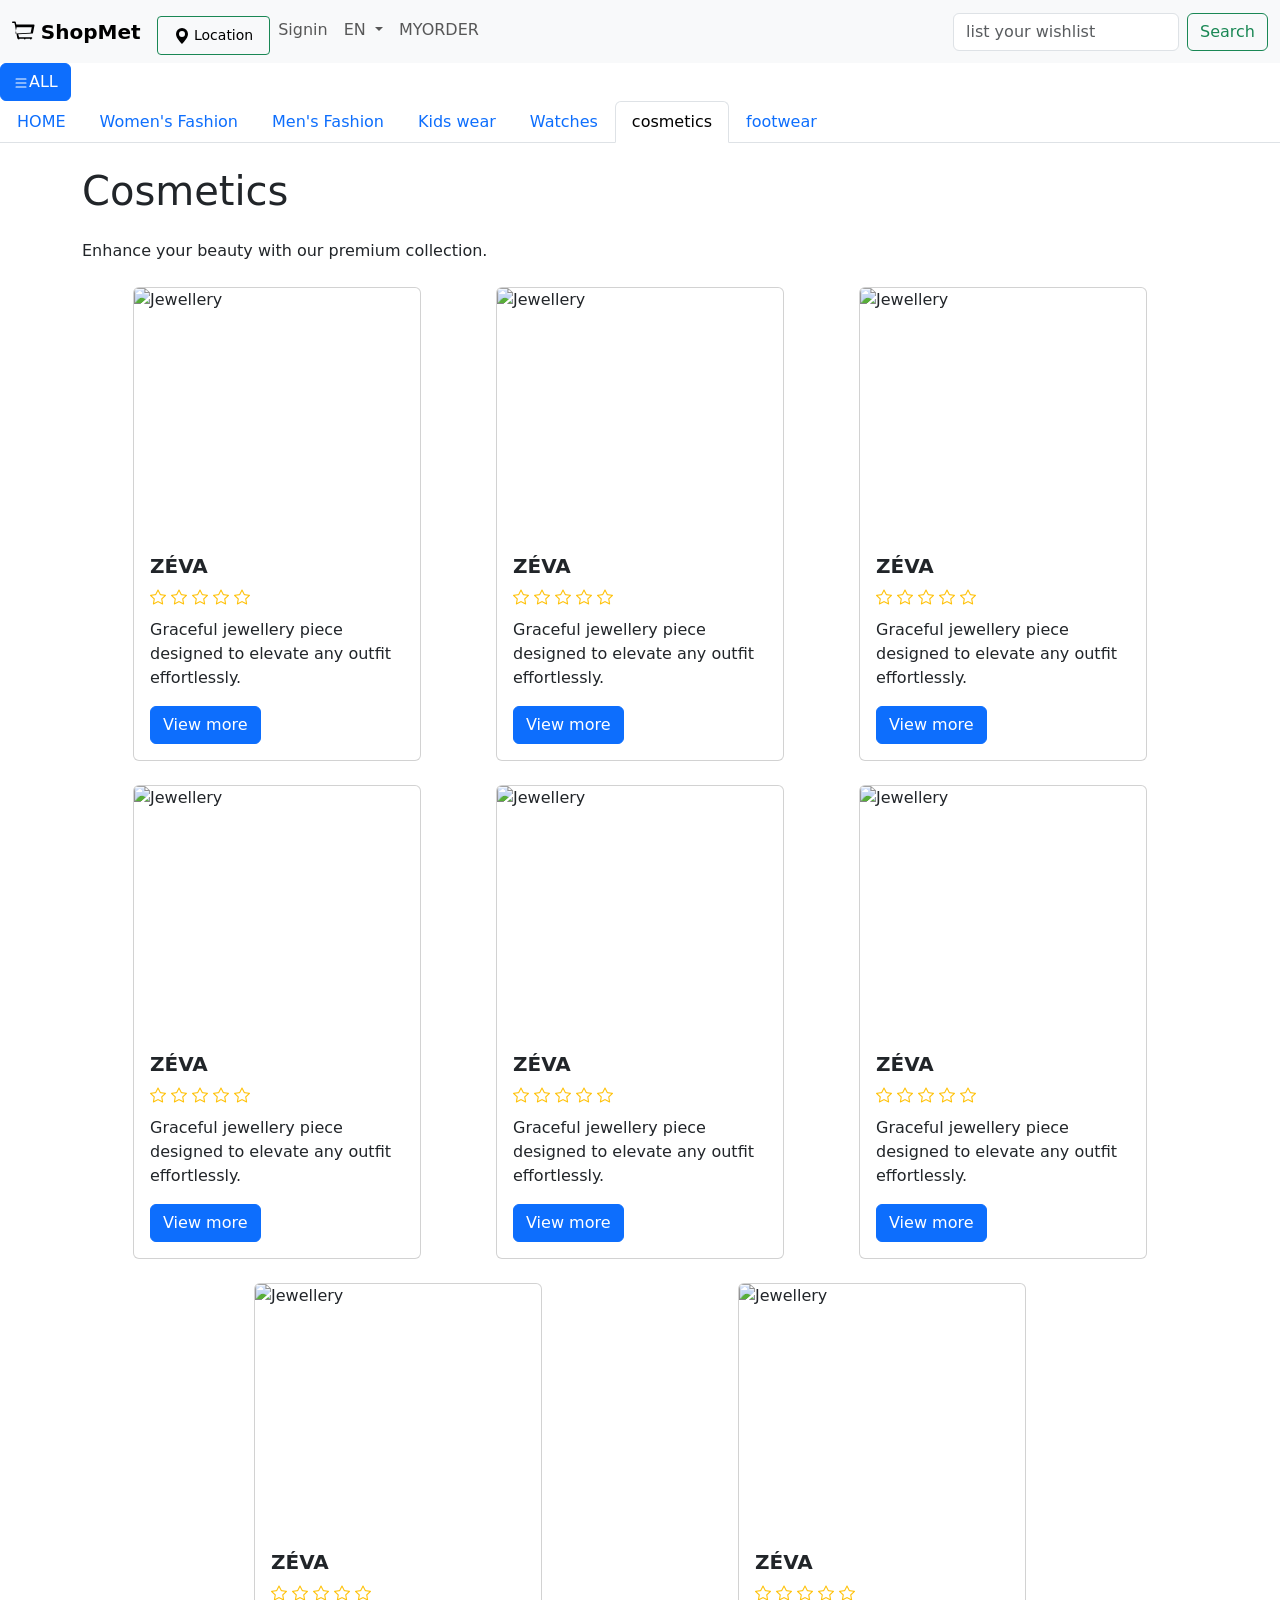
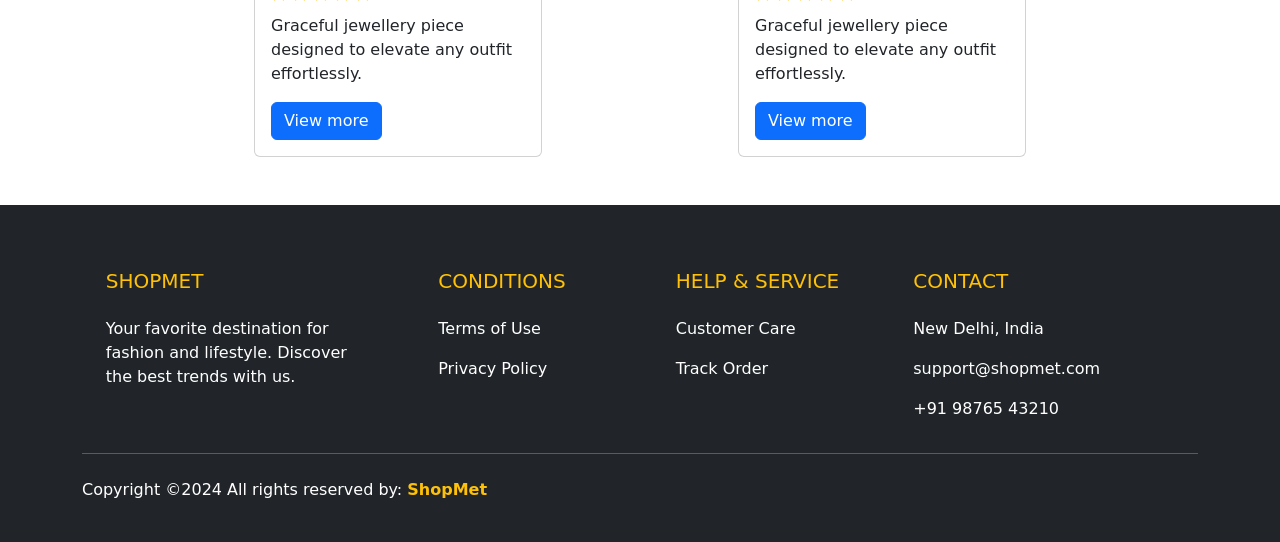
==== cosmetics.html @ 9b28ff16 "Add files via upload" ====
<!DOCTYPE html>
<html lang="en">
    <head>
        <meta charset="utf-8">
        <meta http-equiv="X-UA-Compatible" content="IE=edge">
        <title>Cosmetics - Shopmet</title>
        <meta name="description" content="">
        <meta name="viewport" content="width=device-width, initial-scale=1">
        <link href="https://cdn.jsdelivr.net/npm/bootstrap@5.3.6/dist/css/bootstrap.min.css" rel="stylesheet" integrity="sha384-4Q6Gf2aSP4eDXB8Miphtr37CMZZQ5oXLH2yaXMJ2w8e2ZtHTl7GptT4jmndRuHDT" crossorigin="anonymous">
        <link rel="stylesheet" href="style1.css">
        <link rel="stylesheet" href="https://cdn.jsdelivr.net/npm/bootstrap-icons@1.11.3/font/bootstrap-icons.min.css">
        <style>
          .card-container {
            display: flex;
            flex-wrap: wrap;
            justify-content: space-evenly;
            gap: 1.5rem;
          }
          .card-container .card img {
            height: 250px;
            object-fit: cover;
          }
       </style>
    </head>
    <body>
        <div class="toptop"> 
<nav class="navbar navbar-expand-lg bg-body-tertiary">
  <div class="container-fluid">
    <a class="navbar-brand" href="nm.html" style="display: inline-flex; align-items: center;">
      <svg xmlns="http://www.w3.org/2000/svg" width="24" height="24" fill="currentColor" class="bi bi-cart3" viewBox="0 0 16 16" style="margin-right: 0.3rem;">
        <path d="M0 1.5A.5.5 0 0 1 .5 1H2a.5.5 0 0 1 .485.379L2.89 3H14.5a.5.5 0 0 1 .49.598l-1 5a.5.5 0 0 1-.465.401l-9.397.472L4.74 11.5H13a.5.5 0 0 1 0 1H4a.5.5 0 0 1-.491-.408L2.01 3.607 1.61 2H.5a.5.5 0 0 1-.5-.5M3.105 4.757l-.858 4.31L12.44 8.5l.722-3.61zM5 12.5a.5.5 0 1 1-1 0 .5.5 0 0 1 1 0m8 0a.5.5 0 1 1-1 0 .5.5 0 0 1 1 0m-4 0a.5.5 0 1 1-1 0 .5.5 0 0 1 1 0"/> </svg>
      <strong>ShopMet</strong>
    </a>
    <button class="navbar-toggler" type="button" data-bs-toggle="collapse" data-bs-target="#navbarSupportedContent" aria-controls="navbarSupportedContent" aria-expanded="false" aria-label="Toggle navigation">
      <span class="navbar-toggler-icon"></span>
    </button>
    <div class="collapse navbar-collapse" id="navbarSupportedContent">
      <ul class="navbar-nav me-auto mb-2 mb-lg-0 topbar">
        <li class="nav-item">
          <a class="nav-link active" aria-current="page" href="#" style="padding-top: 0.25rem; padding-bottom: 0.25rem;"><button id="location-btn" class="btn btn-outline-success btn-sm" type="button"><svg xmlns="http://www.w3.org/2000/svg" width="16" height="16" fill="currentcolor" class="bi bi-geo-alt-fill" viewBox="0 0 16 16">
  <path d="M8 16s6-5.686 6-10A6 6 0 0 0 2 6c0 4.314 6 10 6 10m0-7a3 3 0 1 1 0-6 3 3 0 0 1 0 6"/> </svg> Location</a>
        </li>
        <li class="nav-item">
          <a class="nav-link" href="#" id="signin-btn" style="padding-top: 0.625rem; padding-bottom: 0.625rem;">Signin</a>
        </li>
        <li class="nav-item dropdown">
          <a class="nav-link dropdown-toggle" href="#" role="button" data-bs-toggle="dropdown" aria-expanded="false" style="padding-top: 0.625rem; padding-bottom: 0.625rem;">
            EN
          </a>
          <ul class="dropdown-menu">
            <li><a class="dropdown-item" href="#">Tamil</a></li>
             <li><a class="dropdown-item" href="#">English</a></li>
            <li><a class="dropdown-item" href="#">hindi</a></li>
            <li><hr class="dropdown-divider"></li>
            <li><a class="dropdown-item" href="#">Something else here</a></li>
          </ul>
        </li>
        <li class="nav-item">
          <a class="nav-link" href="#" id="myorder-btn" style="padding-top: 0.625rem; padding-bottom: 0.625rem;">MYORDER</a>
        </li>
      </ul>
      <form class="d-flex" role="search">
        <input class="form-control me-2" type="search" placeholder="list your wishlist" aria-label="search"/>
        <button class="btn btn-outline-success" type="submit">Search</button>
      </form>
    </div>
  </div>
</nav>
        </div>
        
<div class="wholeback" >
 <button class="btn btn-primary" type="button" data-bs-toggle="offcanvas" data-bs-target="#offcanvasWithBothOptions" aria-controls="offcanvasWithBothOptions"><svg xmlns="http://www.w3.org/2000/svg" width="16" height="16" fill="currentColor" class="bi bi-list" viewBox="0 0 16 16">
  <path fill-rule="evenodd" d="M2.5 12a.5.5 0 0 1 .5-.5h10a.5.5 0 0 1 0 1H3a.5.5 0 0 1-.5-.5m0-4a.5.5 0 0 1 .5-.5h10a.5.5 0 0 1 0 1H3a.5.5 0 0 1-.5-.5m0-4a.5.5 0 0 1 .5-.5h10a.5.5 0 0 1 0 1H3a.5.5 0 0 1-.5-.5"/>
</svg>ALL</button>

<div class="offcanvas offcanvas-start" data-bs-scroll="true" tabindex="-1" id="offcanvasWithBothOptions" aria-labelledby="offcanvasWithBothOptionsLabel">
  <div class="offcanvas-header">
    <h5 class="offcanvas-title" id="offcanvasWithBothOptionsLabel">Hello, Shopper</h5>
    <button type="button" class="btn-close" data-bs-dismiss="offcanvas" aria-label="Close"></button>
  </div>
  <div class="offcanvas-body">
    <h5 class="mb-3">My Collections</h5>
    <div class="list-group">
      <a href="#" class="list-group-item list-group-item-action">
        <div class="d-flex w-100 justify-content-between">
          <h6 class="mb-1">Summer Favorites</h6>
          <small class="text-muted">
            <i class="bi bi-star-fill text-warning"></i>
            <i class="bi bi-star-fill text-warning"></i>
            <i class="bi bi-star-fill text-warning"></i>
            <i class="bi bi-star-fill text-warning"></i>
            <i class="bi bi-star-half text-warning"></i>
          </small>
        </div>
        <p class="mb-1">My top picks for the summer season.</p>
      </a>
      <a href="#" class="list-group-item list-group-item-action">
        <div class="d-flex w-100 justify-content-between">
          <h6 class="mb-1">Workout Essentials</h6>
          <small class="text-muted">
            <i class="bi bi-star-fill text-warning"></i>
            <i class="bi bi-star-fill text-warning"></i>
            <i class="bi bi-star-fill text-warning"></i>
            <i class="bi bi-star-fill text-warning"></i>
            <i class="bi bi-star text-warning"></i>
          </small>
        </div>
        <p class="mb-1">Must-haves for the gym.</p>
      </a>
      <a href="#" class="list-group-item list-group-item-action">
        <h6 class="mb-1">Evening Wear</h6>
        <p class="mb-1">Elegant outfits for special nights.</p>
      </a>
    </div>
  </div>
</div>
<div class="navtab">
  <ul class="nav nav-tabs">
  <li class="nav-item">
    <a class="nav-link" href="nm.html">HOME</a>
  </li>
  <li class="nav-item">
    <a class="nav-link" href="womens_fashion.html">Women's Fashion</a>
  </li>
  <li class="nav-item">
    <a class="nav-link" href="mens_fashion.html">Men's Fashion</a>
  </li>
   <li class="nav-item">
    <a class="nav-link" href="kids_wear.html">Kids wear</a>
  </li>
   <li class="nav-item">
    <a class="nav-link" href="watches.html">Watches</a>
  </li>
   <li class="nav-item">
    <a class="nav-link active" aria-current="page" href="#">cosmetics</a>
  </li>
  <li class="nav-item">
    <a class="nav-link" href="footwear.html">footwear</a>
  </li>
</ul>
 </div>
</div>

<div class="container mt-4">
    <h1 class="mb-4">Cosmetics</h1>
    <p>Enhance your beauty with our premium collection.</p>
    
    <div class="card-container mt-4">
        <div class="card" style="width: 18rem;">
          <img src=C:\Users\Snarm\OneDrive\Desktop\myshop\index.html\c1.jpg class="card-img-top" alt="Jewellery">
          <div class="card-body">
            <h5 class="card-title"><b>ZÉVA</b></h5>
            <div class="mb-2 rating-stars">
              <i class="bi bi-star text-warning" data-value="1"></i>
              <i class="bi bi-star text-warning" data-value="2"></i>
              <i class="bi bi-star text-warning" data-value="3"></i>
              <i class="bi bi-star text-warning" data-value="4"></i>
              <i class="bi bi-star text-warning" data-value="5"></i>
            </div>
            <p class="card-text">Graceful jewellery piece designed to elevate any outfit effortlessly.</p>
            <a href="#" class="btn btn-primary">View more</a>
          </div>
        </div>
        <div class="card" style="width: 18rem;">
          <img src=C:\Users\Snarm\OneDrive\Desktop\myshop\index.html\c2.jpg class="card-img-top" alt="Jewellery">
          <div class="card-body">
            <h5 class="card-title"><b>ZÉVA</b></h5>
            <div class="mb-2 rating-stars">
              <i class="bi bi-star text-warning" data-value="1"></i>
              <i class="bi bi-star text-warning" data-value="2"></i>
              <i class="bi bi-star text-warning" data-value="3"></i>
              <i class="bi bi-star text-warning" data-value="4"></i>
              <i class="bi bi-star text-warning" data-value="5"></i>
            </div>
            <p class="card-text">Graceful jewellery piece designed to elevate any outfit effortlessly.</p>
            <a href="#" class="btn btn-primary">View more</a>
          </div>
        </div>
        <div class="card" style="width: 18rem;">
          <img src=C:\Users\Snarm\OneDrive\Desktop\myshop\index.html\c3.jpg class="card-img-top" alt="Jewellery">
          <div class="card-body">
            <h5 class="card-title"><b>ZÉVA</b></h5>
            <div class="mb-2 rating-stars">
              <i class="bi bi-star text-warning" data-value="1"></i>
              <i class="bi bi-star text-warning" data-value="2"></i>
              <i class="bi bi-star text-warning" data-value="3"></i>
              <i class="bi bi-star text-warning" data-value="4"></i>
              <i class="bi bi-star text-warning" data-value="5"></i>
            </div>
            <p class="card-text">Graceful jewellery piece designed to elevate any outfit effortlessly.</p>
            <a href="#" class="btn btn-primary">View more</a>
          </div>
        </div>
        <div class="card" style="width: 18rem;">
          <img src=C:\Users\Snarm\OneDrive\Desktop\myshop\index.html\c5.jpg class="card-img-top" alt="Jewellery">
          <div class="card-body">
            <h5 class="card-title"><b>ZÉVA</b></h5>
            <div class="mb-2 rating-stars">
              <i class="bi bi-star text-warning" data-value="1"></i>
              <i class="bi bi-star text-warning" data-value="2"></i>
              <i class="bi bi-star text-warning" data-value="3"></i>
              <i class="bi bi-star text-warning" data-value="4"></i>
              <i class="bi bi-star text-warning" data-value="5"></i>
            </div>
            <p class="card-text">Graceful jewellery piece designed to elevate any outfit effortlessly.</p>
            <a href="#" class="btn btn-primary">View more</a>
          </div>
        </div>
        <div class="card" style="width: 18rem;">
          <img src=C:\Users\Snarm\OneDrive\Desktop\myshop\index.html\c4.jpg class="card-img-top" alt="Jewellery">
          <div class="card-body">
            <h5 class="card-title"><b>ZÉVA</b></h5>
            <div class="mb-2 rating-stars">
              <i class="bi bi-star text-warning" data-value="1"></i>
              <i class="bi bi-star text-warning" data-value="2"></i>
              <i class="bi bi-star text-warning" data-value="3"></i>
              <i class="bi bi-star text-warning" data-value="4"></i>
              <i class="bi bi-star text-warning" data-value="5"></i>
            </div>
            <p class="card-text">Graceful jewellery piece designed to elevate any outfit effortlessly.</p>
            <a href="#" class="btn btn-primary">View more</a>
          </div>
        </div>
        <div class="card" style="width: 18rem;">
          <img src=C:\Users\Snarm\OneDrive\Desktop\myshop\index.html\c6.jpg class="card-img-top" alt="Jewellery">
          <div class="card-body">
            <h5 class="card-title"><b>ZÉVA</b></h5>
            <div class="mb-2 rating-stars">
              <i class="bi bi-star text-warning" data-value="1"></i>
              <i class="bi bi-star text-warning" data-value="2"></i>
              <i class="bi bi-star text-warning" data-value="3"></i>
              <i class="bi bi-star text-warning" data-value="4"></i>
              <i class="bi bi-star text-warning" data-value="5"></i>
            </div>
            <p class="card-text">Graceful jewellery piece designed to elevate any outfit effortlessly.</p>
            <a href="#" class="btn btn-primary">View more</a>
          </div>
        </div>
        <div class="card" style="width: 18rem;">
          <img src=C:\Users\Snarm\OneDrive\Desktop\myshop\index.html\c7.jpeg class="card-img-top" alt="Jewellery">
          <div class="card-body">
            <h5 class="card-title"><b>ZÉVA</b></h5>
            <div class="mb-2 rating-stars">
              <i class="bi bi-star text-warning" data-value="1"></i>
              <i class="bi bi-star text-warning" data-value="2"></i>
              <i class="bi bi-star text-warning" data-value="3"></i>
              <i class="bi bi-star text-warning" data-value="4"></i>
              <i class="bi bi-star text-warning" data-value="5"></i>
            </div>
            <p class="card-text">Graceful jewellery piece designed to elevate any outfit effortlessly.</p>
            <a href="#" class="btn btn-primary">View more</a>
          </div>
        </div>
        <div class="card" style="width: 18rem;">
          <img src=C:\Users\Snarm\OneDrive\Desktop\myshop\index.html\c8.jpeg class="card-img-top" alt="Jewellery">
          <div class="card-body">
            <h5 class="card-title"><b>ZÉVA</b></h5>
            <div class="mb-2 rating-stars">
              <i class="bi bi-star text-warning" data-value="1"></i>
              <i class="bi bi-star text-warning" data-value="2"></i>
              <i class="bi bi-star text-warning" data-value="3"></i>
              <i class="bi bi-star text-warning" data-value="4"></i>
              <i class="bi bi-star text-warning" data-value="5"></i>
            </div>
            <p class="card-text">Graceful jewellery piece designed to elevate any outfit effortlessly.</p>
            <a href="#" class="btn btn-primary">View more</a>
          </div>
        </div>
    </div>
</div>

<!-- Footer Section -->
<footer class="bg-dark text-white pt-5 pb-4 mt-5">
  <div class="container text-center text-md-start">
    <div class="row text-center text-md-start">
      <div class="col-md-3 col-lg-3 col-xl-3 mx-auto mt-3">
        <h5 class="text-uppercase mb-4 font-weight-bold text-warning">ShopMet</h5>
        <p>Your favorite destination for fashion and lifestyle. Discover the best trends with us.</p>
      </div>
      <div class="col-md-2 col-lg-2 col-xl-2 mx-auto mt-3">
        <h5 class="text-uppercase mb-4 font-weight-bold text-warning">Conditions</h5>
        <p><a href="#" class="text-white" style="text-decoration: none;">Terms of Use</a></p>
        <p><a href="#" class="text-white" style="text-decoration: none;">Privacy Policy</a></p>
      </div>
      <div class="col-md-3 col-lg-2 col-xl-2 mx-auto mt-3">
        <h5 class="text-uppercase mb-4 font-weight-bold text-warning">Help & Service</h5>
        <p><a href="#" class="text-white" style="text-decoration: none;">Customer Care</a></p>
        <p><a href="#" class="text-white" style="text-decoration: none;">Track Order</a></p>
      </div>
      <div class="col-md-4 col-lg-3 col-xl-3 mx-auto mt-3">
        <h5 class="text-uppercase mb-4 font-weight-bold text-warning">Contact</h5>
        <p>New Delhi, India</p>
        <p>support@shopmet.com</p>
        <p>+91 98765 43210</p>
      </div>
    </div>
    <hr class="mb-4">
    <div class="row align-items-center">
      <div class="col-md-7 col-lg-8">
        <p> Copyright ©2024 All rights reserved by:
          <a href="#" style="text-decoration: none;">
            <strong class="text-warning">ShopMet</strong>
          </a>
        </p>
      </div>
    </div>
  </div>
</footer>

<!-- Signin Modal -->
<div class="modal fade" id="signinModal" tabindex="-1" aria-labelledby="signinModalLabel" aria-hidden="true">
  <div class="modal-dialog">
    <div class="modal-content">
      <div class="modal-header">
        <h5 class="modal-title" id="signinModalLabel">Sign In with Phone Number</h5>
        <button type="button" class="btn-close" data-bs-dismiss="modal" aria-label="Close"></button>
      </div>
      <div class="modal-body">
        <!-- Phone Number Step -->
        <div id="phone-step">
          <div class="mb-3">
            <label for="phoneNumberInput" class="form-label">Enter your 10-digit phone number</label>
            <input type="tel" class="form-control" id="phoneNumberInput" placeholder="e.g., 9876543210" maxlength="10">
            <div class="invalid-feedback">Please enter a valid 10-digit phone number.</div>
          </div>
          <button type="button" class="btn btn-primary w-100" id="send-otp-btn">Send OTP</button>
        </div>
        <!-- OTP Step -->
        <div id="otp-step" style="display: none;">
          <p>An OTP has been sent to <strong id="display-phone-number"></strong>. (For this demo, the OTP is <strong>1234</strong>)</p>
          <div class="mb-3">
            <label for="otpInput" class="form-label">Enter the 4-digit OTP</label>
            <input type="text" class="form-control" id="otpInput" placeholder="----" maxlength="4">
            <div class="invalid-feedback">Invalid OTP. Please try again.</div>
          </div>
          <button type="button" class="btn btn-success w-100" id="verify-otp-btn">Verify & Sign In</button>
        </div>
      </div>
    </div>
  </div>
</div>

<!-- Orders Modal -->
<div class="modal fade" id="ordersModal" tabindex="-1" aria-labelledby="ordersModalLabel" aria-hidden="true">
  <div class="modal-dialog modal-lg">
    <div class="modal-content">
      <div class="modal-header">
        <h5 class="modal-title" id="ordersModalLabel">My Orders</h5>
        <button type="button" class="btn-close" data-bs-dismiss="modal" aria-label="Close"></button>
      </div>
      <div class="modal-body">
        <div class="list-group">
          <a href="#" class="list-group-item list-group-item-action" aria-current="true">
            <div class="d-flex w-100 justify-content-between">
              <h5 class="mb-1">Order #12345</h5>
              <small class="text-success">Delivered</small>
            </div>
            <p class="mb-1">Men's Sneakers (Nike)</p>
            <small>Ordered on: Jan 15, 2024</small>
          </a>
          <a href="#" class="list-group-item list-group-item-action">
            <div class="d-flex w-100 justify-content-between">
              <h5 class="mb-1">Order #67890</h5>
              <small class="text-primary">Shipped</small>
            </div>
            <p class="mb-1">Women's Floral Dress</p>
            <small>Ordered on: Feb 20, 2024</small>
          </a>
          <a href="#" class="list-group-item list-group-item-action">
            <div class="d-flex w-100 justify-content-between">
              <h5 class="mb-1">Order #11223</h5>
              <small class="text-warning">Processing</small>
            </div>
            <p class="mb-1">Titan Couple Watch</p>
            <small>Ordered on: Today</small>
          </a>
        </div>
      </div>
    </div>
  </div>
</div>

<script src="https://cdn.jsdelivr.net/npm/bootstrap@5.3.6/dist/js/bootstrap.bundle.min.js" integrity="sha384-j1CDi7MgGQ12Z7Qab0qlWQ/Qqz24Gc6BM0thvEMVjHnfYGF0rmFCozFSxQBxwHKO" crossorigin="anonymous"></script>
<script src="https://cdn.jsdelivr.net/npm/@popperjs/core@2.11.8/dist/umd/popper.min.js" integrity="sha384-I7E8VVD/ismYTF4hNIPjVp/Zjvgyol6VFvRkX/vR+Vc4jQkC+hVqc2pM8ODewa9r" crossorigin="anonymous"></script>   
<script>
  document.addEventListener('DOMContentLoaded', function () {
    const ratingContainers = document.querySelectorAll('.rating-stars');

    ratingContainers.forEach(container => {
      const stars = container.querySelectorAll('i');

      // Function to reset stars to the currently saved rating
      const resetStars = () => {
        const currentRating = parseInt(container.getAttribute('data-rating') || '0');
        stars.forEach((star, index) => {
          if (index < currentRating) {
            star.classList.remove('bi-star');
            star.classList.add('bi-star-fill');
          } else {
            star.classList.remove('bi-star-fill');
            star.classList.add('bi-star');
          }
        });
      };

      stars.forEach(star => {
        star.style.cursor = 'pointer';

        star.addEventListener('mouseover', () => {
          const ratingValue = parseInt(star.getAttribute('data-value'));
          // Temporarily fill stars on hover
          stars.forEach((s, index) => {
            if (index < ratingValue) {
              s.classList.remove('bi-star');
              s.classList.add('bi-star-fill');
            } else {
              s.classList.remove('bi-star-fill');
              s.classList.add('bi-star');
            }
          });
        });

        star.addEventListener('click', () => {
          const ratingValue = parseInt(star.getAttribute('data-value'));
          // Set the rating permanently on click (for this session)
          container.setAttribute('data-rating', ratingValue);
          alert(`Thank you for rating this ${ratingValue} out of 5!`);
        });
      });

      // When mouse leaves the container, reset to the saved rating
      container.addEventListener('mouseleave', () => {
        resetStars();
      });

      resetStars(); // Set initial state (0 stars)
    });
  });

  function updateLocation(manualClick = false) {
    const btn = document.getElementById('location-btn');
    const iconSvg = '<svg xmlns="http://www.w3.org/2000/svg" width="16" height="16" fill="currentcolor" class="bi bi-geo-alt-fill" viewBox="0 0 16 16"><path d="M8 16s6-5.686 6-10A6 6 0 0 0 2 6c0 4.314 6 10 6 10m0-7a3 3 0 1 1 0-6 3 3 0 0 1 0 6"/> </svg>';
    
    if (navigator.geolocation) {
      if (manualClick) btn.innerHTML = iconSvg + " Locating...";
      navigator.geolocation.getCurrentPosition((position) => {
        const { latitude, longitude } = position.coords;
        fetch(`https://api.bigdatacloud.net/data/reverse-geocode-client?latitude=${latitude}&longitude=${longitude}&localityLanguage=en`)
          .then(response => response.json())
          .then(data => {
            // Prioritize locality to show specific area
            const area = data.locality || data.city || "India";
            const state = data.principalSubdivision || "";
            btn.innerHTML = iconSvg + " " + area;
            if (manualClick) alert(`Current Area: ${area}\nState: ${state}\nCountry: ${data.countryName}`);
          })
          .catch(() => {
            btn.innerHTML = iconSvg + " Location Error";
          });
      }, (error) => {
        console.error(error);
        if (manualClick) {
          btn.innerHTML = iconSvg + " Permission Denied";
          alert("Please allow location access to set your current location.");
        }
      });
    } else if (manualClick) {
      alert("Geolocation is not supported by this browser.");
    }
  }

  document.getElementById('location-btn').addEventListener('click', function(event) {
    event.preventDefault(); 
    event.stopPropagation();
    updateLocation(true);
  });

  // Automatically check location on page load
  window.addEventListener('load', function() {
    updateLocation(false);
  });

  // --- Signin Modal Logic ---
  const signinBtn = document.getElementById('signin-btn');
  const signinModalEl = document.getElementById('signinModal');
  const signinModal = new bootstrap.Modal(signinModalEl);
  
  const phoneStep = document.getElementById('phone-step');
  const otpStep = document.getElementById('otp-step');
  const phoneNumberInput = document.getElementById('phoneNumberInput');
  const sendOtpBtn = document.getElementById('send-otp-btn');
  const otpInput = document.getElementById('otpInput');
  const verifyOtpBtn = document.getElementById('verify-otp-btn');
  const displayPhoneNumber = document.getElementById('display-phone-number');

  // Main Signin button in navbar
  signinBtn.addEventListener('click', function(event) {
    event.preventDefault();
    if (this.innerText.trim() === "Signin") {
        // Reset modal to initial state before showing
        phoneStep.style.display = 'block';
        otpStep.style.display = 'none';
        phoneNumberInput.value = '';
        otpInput.value = '';
        phoneNumberInput.classList.remove('is-invalid');
        otpInput.classList.remove('is-invalid');
        signinModal.show();
    } else {
        if (confirm("Do you want to sign out?")) {
            this.innerText = "Signin";
        }
    }
  });

  // "Send OTP" button inside modal
  sendOtpBtn.addEventListener('click', function() {
    if (/^\d{10}$/.test(phoneNumberInput.value)) {
        phoneNumberInput.classList.remove('is-invalid');
        displayPhoneNumber.innerText = phoneNumberInput.value;
        phoneStep.style.display = 'none';
        otpStep.style.display = 'block';
    } else {
        phoneNumberInput.classList.add('is-invalid');
    }
  });

  // "Verify OTP" button inside modal
  verifyOtpBtn.addEventListener('click', function() {
    const fakeOtp = "1234";
    if (otpInput.value === fakeOtp) {
        otpInput.classList.remove('is-invalid');
        signinModal.hide();
        signinBtn.innerText = "Hello, " + phoneNumberInput.value;
        alert("Sign-in successful! Welcome.");
    } else {
        otpInput.classList.add('is-invalid');
    }
  });

  // --- My Orders Logic ---
  const myOrderBtn = document.getElementById('myorder-btn');
  const ordersModalEl = document.getElementById('ordersModal');
  const ordersModal = new bootstrap.Modal(ordersModalEl);

  myOrderBtn.addEventListener('click', function(event) {
    event.preventDefault();
    ordersModal.show();
  });
</script>
</body>
</html>
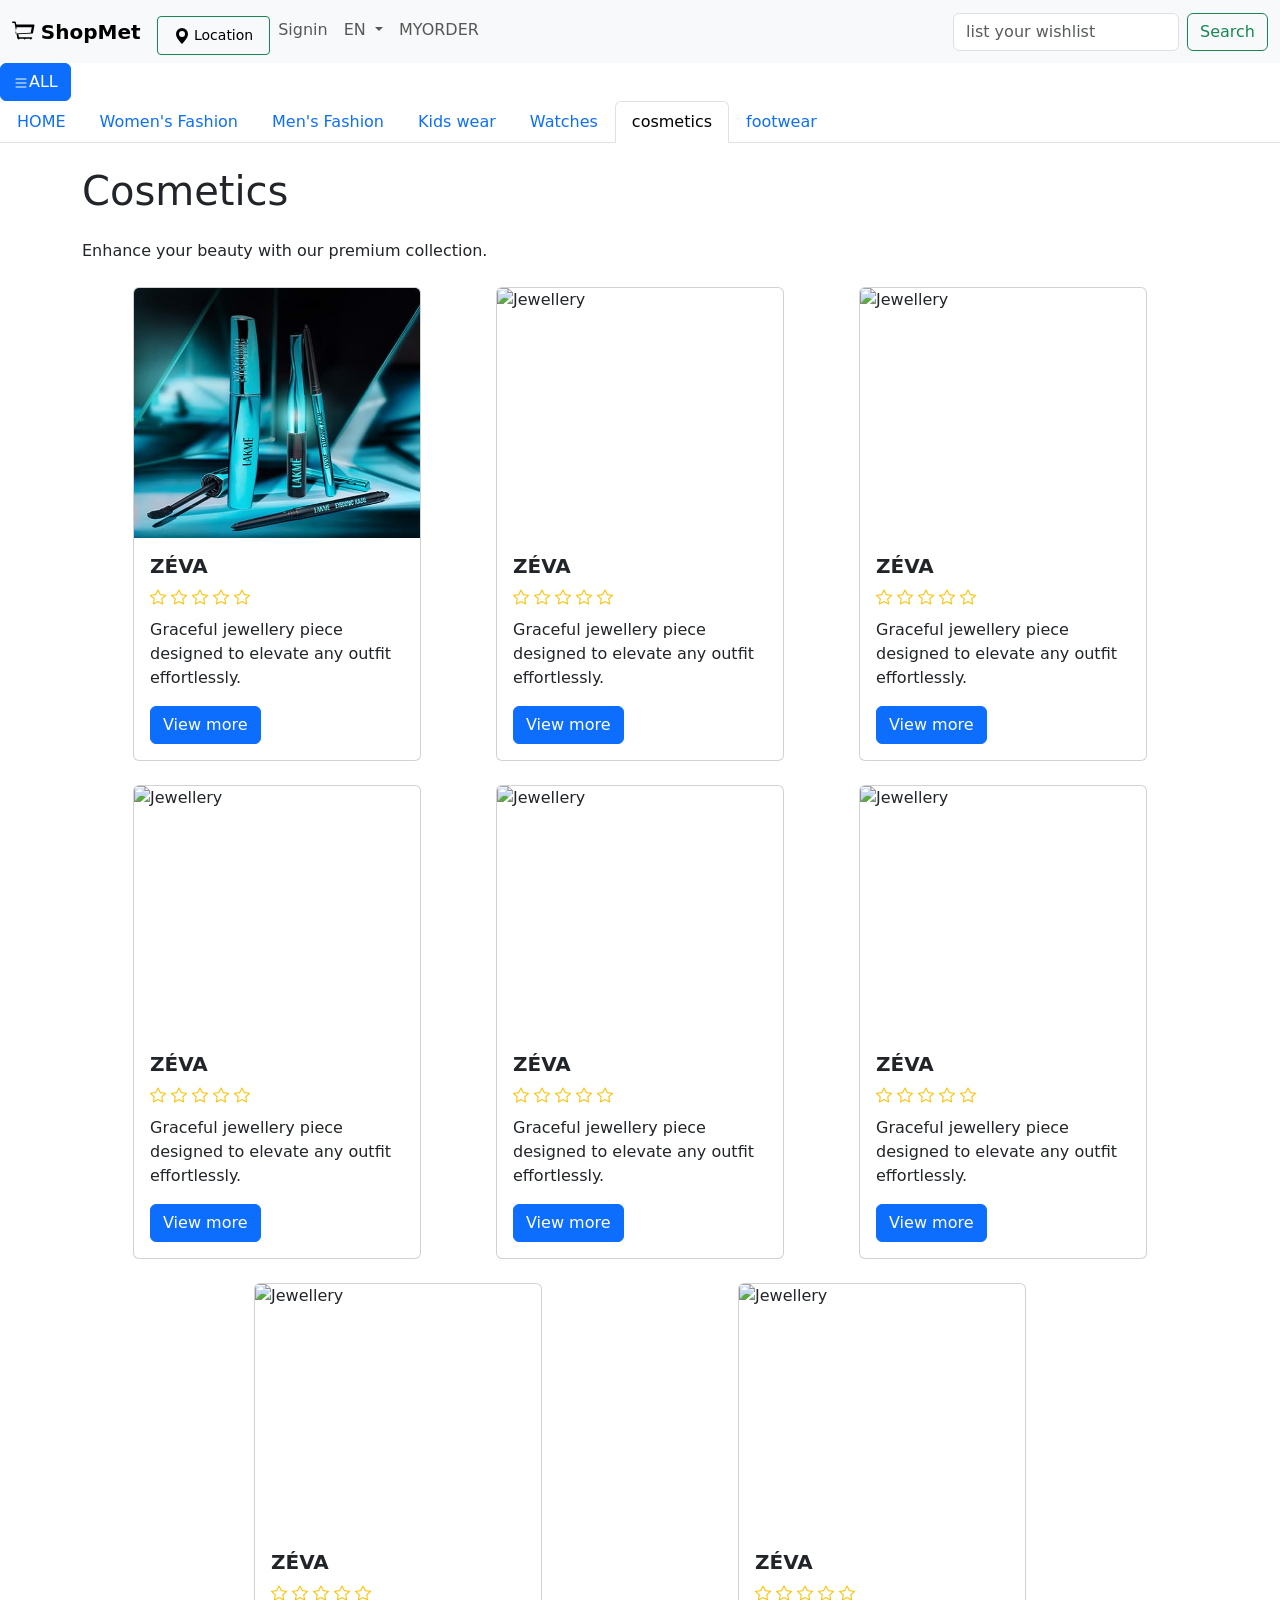
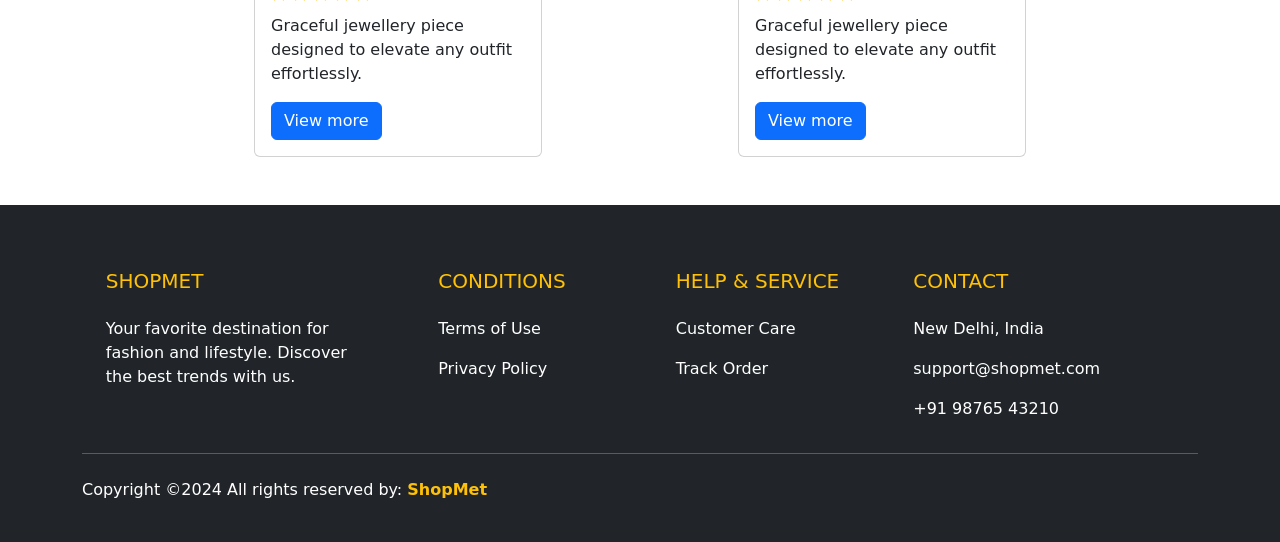
==== commit d4fc7a6a: "Update cosmetics.html" ====
--- a/cosmetics.html
+++ b/cosmetics.html
@@ -147,7 +147,7 @@
     
     <div class="card-container mt-4">
         <div class="card" style="width: 18rem;">
-          <img src=C:\Users\Snarm\OneDrive\Desktop\myshop\index.html\c1.jpg class="card-img-top" alt="Jewellery">
+          <img src=c1.jpg class="card-img-top" alt="Jewellery">
           <div class="card-body">
             <h5 class="card-title"><b>ZÉVA</b></h5>
             <div class="mb-2 rating-stars">
@@ -548,4 +548,4 @@
   });
 </script>
 </body>
-</html>+</html>
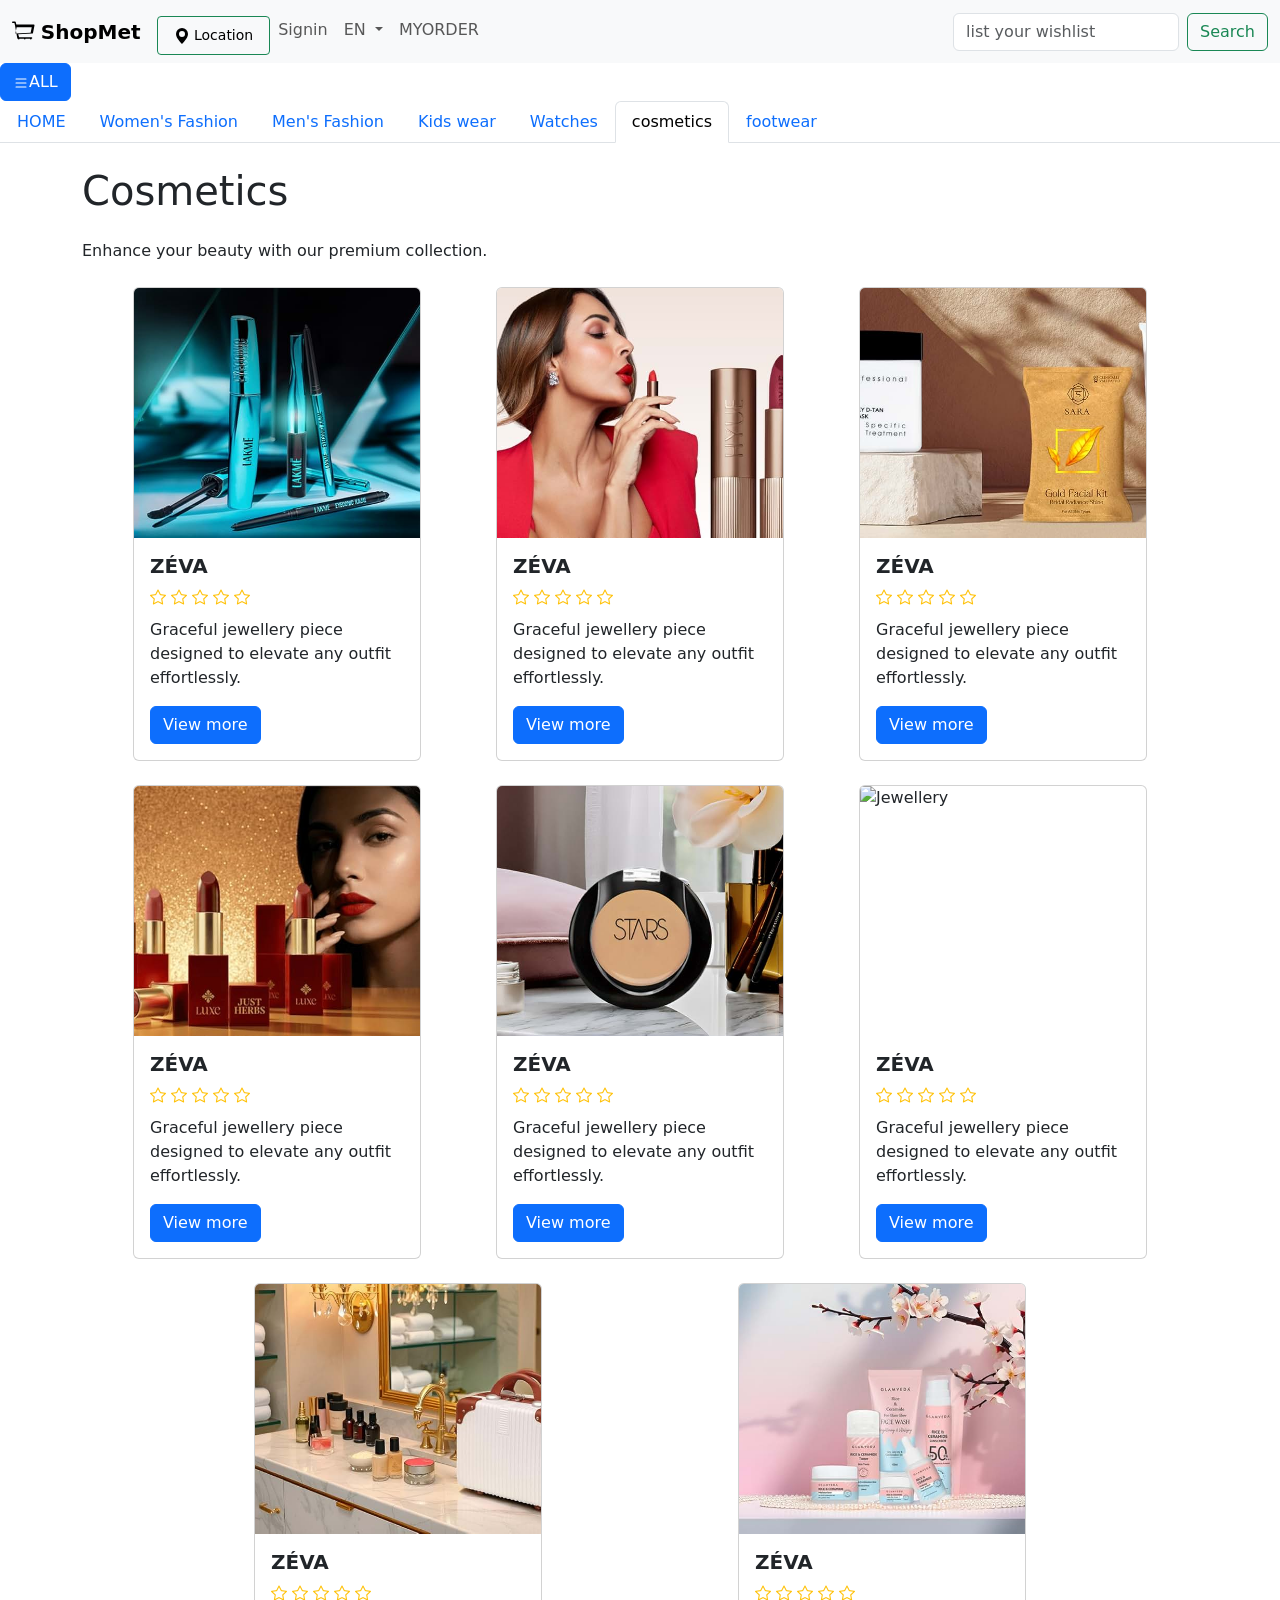
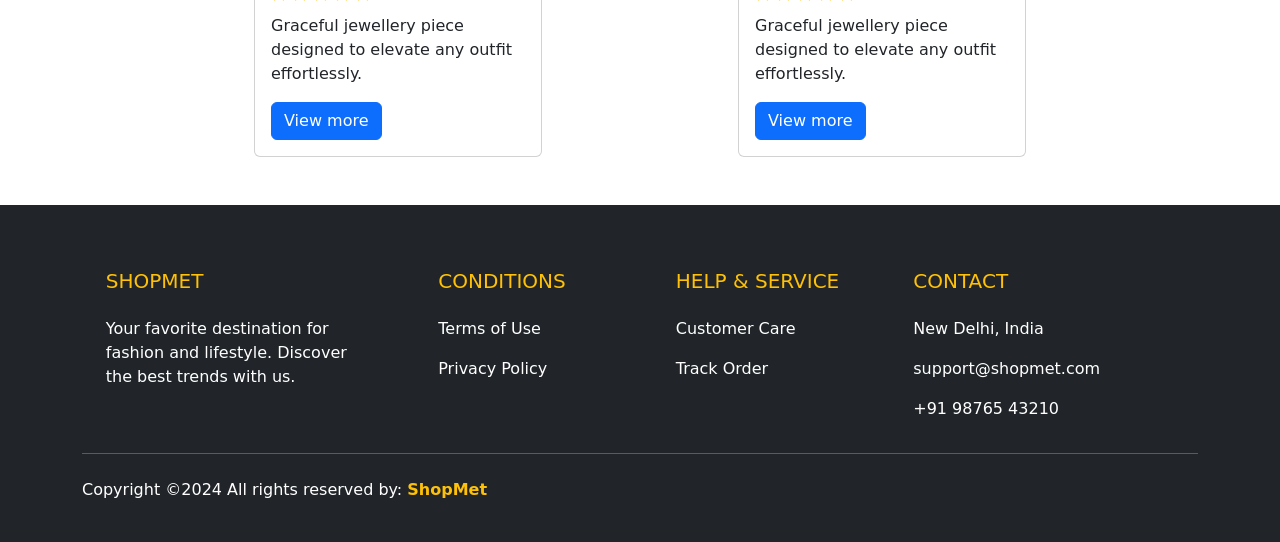
==== commit 45506bd7: "Update cosmetics.html" ====
--- a/cosmetics.html
+++ b/cosmetics.html
@@ -162,52 +162,52 @@
           </div>
         </div>
         <div class="card" style="width: 18rem;">
-          <img src=C:\Users\Snarm\OneDrive\Desktop\myshop\index.html\c2.jpg class="card-img-top" alt="Jewellery">
-          <div class="card-body">
-            <h5 class="card-title"><b>ZÉVA</b></h5>
-            <div class="mb-2 rating-stars">
-              <i class="bi bi-star text-warning" data-value="1"></i>
-              <i class="bi bi-star text-warning" data-value="2"></i>
-              <i class="bi bi-star text-warning" data-value="3"></i>
-              <i class="bi bi-star text-warning" data-value="4"></i>
-              <i class="bi bi-star text-warning" data-value="5"></i>
-            </div>
-            <p class="card-text">Graceful jewellery piece designed to elevate any outfit effortlessly.</p>
-            <a href="#" class="btn btn-primary">View more</a>
-          </div>
-        </div>
-        <div class="card" style="width: 18rem;">
-          <img src=C:\Users\Snarm\OneDrive\Desktop\myshop\index.html\c3.jpg class="card-img-top" alt="Jewellery">
-          <div class="card-body">
-            <h5 class="card-title"><b>ZÉVA</b></h5>
-            <div class="mb-2 rating-stars">
-              <i class="bi bi-star text-warning" data-value="1"></i>
-              <i class="bi bi-star text-warning" data-value="2"></i>
-              <i class="bi bi-star text-warning" data-value="3"></i>
-              <i class="bi bi-star text-warning" data-value="4"></i>
-              <i class="bi bi-star text-warning" data-value="5"></i>
-            </div>
-            <p class="card-text">Graceful jewellery piece designed to elevate any outfit effortlessly.</p>
-            <a href="#" class="btn btn-primary">View more</a>
-          </div>
-        </div>
-        <div class="card" style="width: 18rem;">
-          <img src=C:\Users\Snarm\OneDrive\Desktop\myshop\index.html\c5.jpg class="card-img-top" alt="Jewellery">
-          <div class="card-body">
-            <h5 class="card-title"><b>ZÉVA</b></h5>
-            <div class="mb-2 rating-stars">
-              <i class="bi bi-star text-warning" data-value="1"></i>
-              <i class="bi bi-star text-warning" data-value="2"></i>
-              <i class="bi bi-star text-warning" data-value="3"></i>
-              <i class="bi bi-star text-warning" data-value="4"></i>
-              <i class="bi bi-star text-warning" data-value="5"></i>
-            </div>
-            <p class="card-text">Graceful jewellery piece designed to elevate any outfit effortlessly.</p>
-            <a href="#" class="btn btn-primary">View more</a>
-          </div>
-        </div>
-        <div class="card" style="width: 18rem;">
-          <img src=C:\Users\Snarm\OneDrive\Desktop\myshop\index.html\c4.jpg class="card-img-top" alt="Jewellery">
+          <img src=c2.jpg class="card-img-top" alt="Jewellery">
+          <div class="card-body">
+            <h5 class="card-title"><b>ZÉVA</b></h5>
+            <div class="mb-2 rating-stars">
+              <i class="bi bi-star text-warning" data-value="1"></i>
+              <i class="bi bi-star text-warning" data-value="2"></i>
+              <i class="bi bi-star text-warning" data-value="3"></i>
+              <i class="bi bi-star text-warning" data-value="4"></i>
+              <i class="bi bi-star text-warning" data-value="5"></i>
+            </div>
+            <p class="card-text">Graceful jewellery piece designed to elevate any outfit effortlessly.</p>
+            <a href="#" class="btn btn-primary">View more</a>
+          </div>
+        </div>
+        <div class="card" style="width: 18rem;">
+          <img src=c3.jpg class="card-img-top" alt="Jewellery">
+          <div class="card-body">
+            <h5 class="card-title"><b>ZÉVA</b></h5>
+            <div class="mb-2 rating-stars">
+              <i class="bi bi-star text-warning" data-value="1"></i>
+              <i class="bi bi-star text-warning" data-value="2"></i>
+              <i class="bi bi-star text-warning" data-value="3"></i>
+              <i class="bi bi-star text-warning" data-value="4"></i>
+              <i class="bi bi-star text-warning" data-value="5"></i>
+            </div>
+            <p class="card-text">Graceful jewellery piece designed to elevate any outfit effortlessly.</p>
+            <a href="#" class="btn btn-primary">View more</a>
+          </div>
+        </div>
+        <div class="card" style="width: 18rem;">
+          <img src=c5.jpg class="card-img-top" alt="Jewellery">
+          <div class="card-body">
+            <h5 class="card-title"><b>ZÉVA</b></h5>
+            <div class="mb-2 rating-stars">
+              <i class="bi bi-star text-warning" data-value="1"></i>
+              <i class="bi bi-star text-warning" data-value="2"></i>
+              <i class="bi bi-star text-warning" data-value="3"></i>
+              <i class="bi bi-star text-warning" data-value="4"></i>
+              <i class="bi bi-star text-warning" data-value="5"></i>
+            </div>
+            <p class="card-text">Graceful jewellery piece designed to elevate any outfit effortlessly.</p>
+            <a href="#" class="btn btn-primary">View more</a>
+          </div>
+        </div>
+        <div class="card" style="width: 18rem;">
+          <img src=c4.jpg class="card-img-top" alt="Jewellery">
           <div class="card-body">
             <h5 class="card-title"><b>ZÉVA</b></h5>
             <div class="mb-2 rating-stars">
@@ -237,22 +237,22 @@
           </div>
         </div>
         <div class="card" style="width: 18rem;">
-          <img src=C:\Users\Snarm\OneDrive\Desktop\myshop\index.html\c7.jpeg class="card-img-top" alt="Jewellery">
-          <div class="card-body">
-            <h5 class="card-title"><b>ZÉVA</b></h5>
-            <div class="mb-2 rating-stars">
-              <i class="bi bi-star text-warning" data-value="1"></i>
-              <i class="bi bi-star text-warning" data-value="2"></i>
-              <i class="bi bi-star text-warning" data-value="3"></i>
-              <i class="bi bi-star text-warning" data-value="4"></i>
-              <i class="bi bi-star text-warning" data-value="5"></i>
-            </div>
-            <p class="card-text">Graceful jewellery piece designed to elevate any outfit effortlessly.</p>
-            <a href="#" class="btn btn-primary">View more</a>
-          </div>
-        </div>
-        <div class="card" style="width: 18rem;">
-          <img src=C:\Users\Snarm\OneDrive\Desktop\myshop\index.html\c8.jpeg class="card-img-top" alt="Jewellery">
+          <img src=c7.jpeg class="card-img-top" alt="Jewellery">
+          <div class="card-body">
+            <h5 class="card-title"><b>ZÉVA</b></h5>
+            <div class="mb-2 rating-stars">
+              <i class="bi bi-star text-warning" data-value="1"></i>
+              <i class="bi bi-star text-warning" data-value="2"></i>
+              <i class="bi bi-star text-warning" data-value="3"></i>
+              <i class="bi bi-star text-warning" data-value="4"></i>
+              <i class="bi bi-star text-warning" data-value="5"></i>
+            </div>
+            <p class="card-text">Graceful jewellery piece designed to elevate any outfit effortlessly.</p>
+            <a href="#" class="btn btn-primary">View more</a>
+          </div>
+        </div>
+        <div class="card" style="width: 18rem;">
+          <img src=c8.jpeg class="card-img-top" alt="Jewellery">
           <div class="card-body">
             <h5 class="card-title"><b>ZÉVA</b></h5>
             <div class="mb-2 rating-stars">
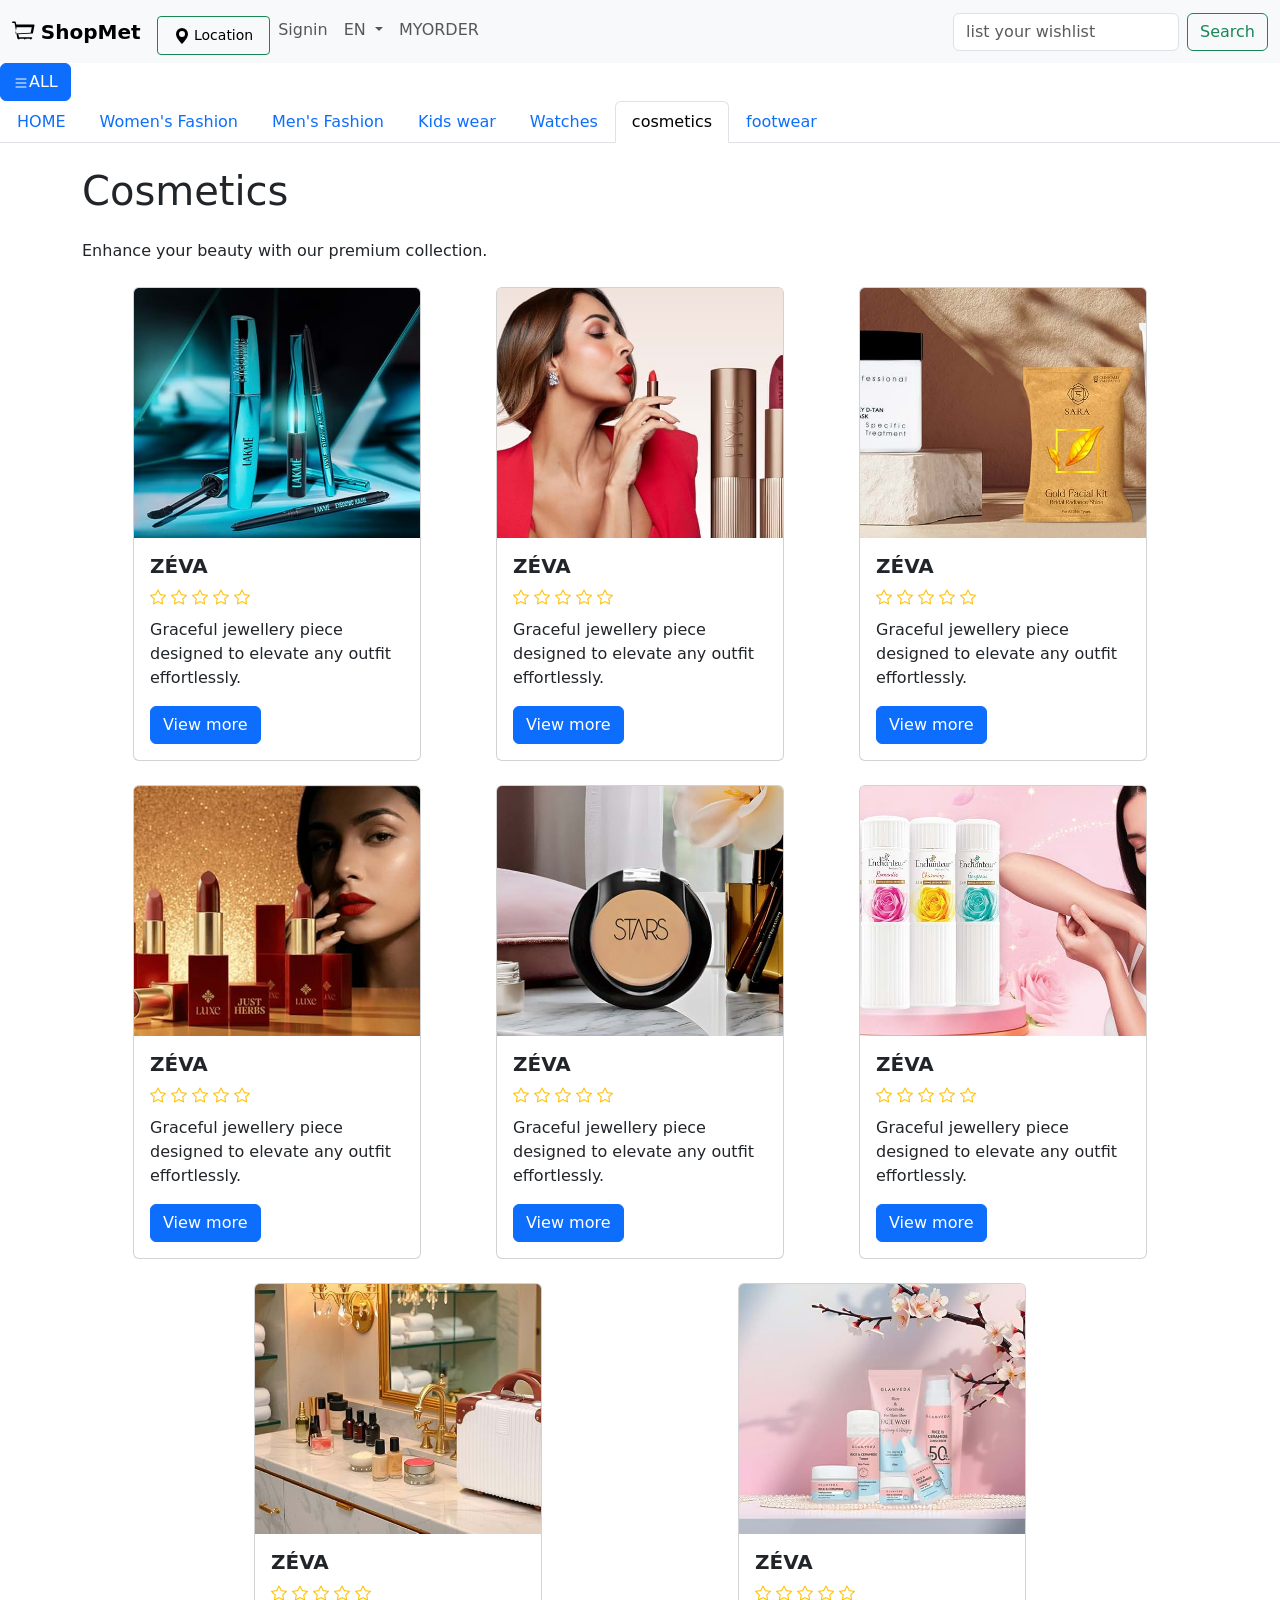
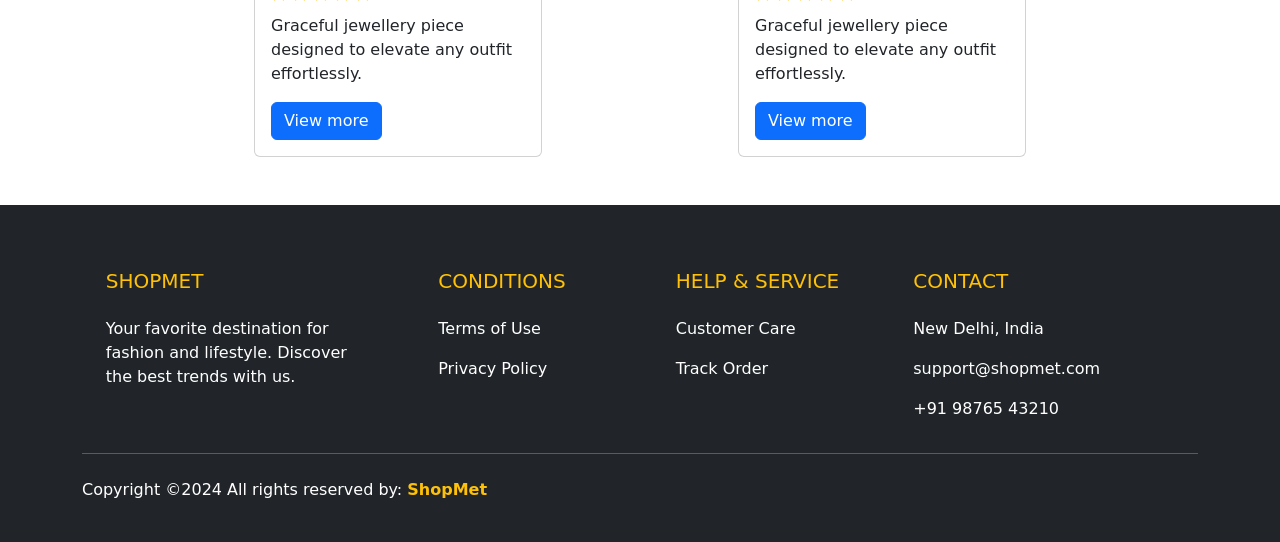
==== commit 27d924c3: "Update cosmetics.html" ====
--- a/cosmetics.html
+++ b/cosmetics.html
@@ -222,7 +222,7 @@
           </div>
         </div>
         <div class="card" style="width: 18rem;">
-          <img src=C:\Users\Snarm\OneDrive\Desktop\myshop\index.html\c6.jpg class="card-img-top" alt="Jewellery">
+          <img src=c6.jpg class="card-img-top" alt="Jewellery">
           <div class="card-body">
             <h5 class="card-title"><b>ZÉVA</b></h5>
             <div class="mb-2 rating-stars">
